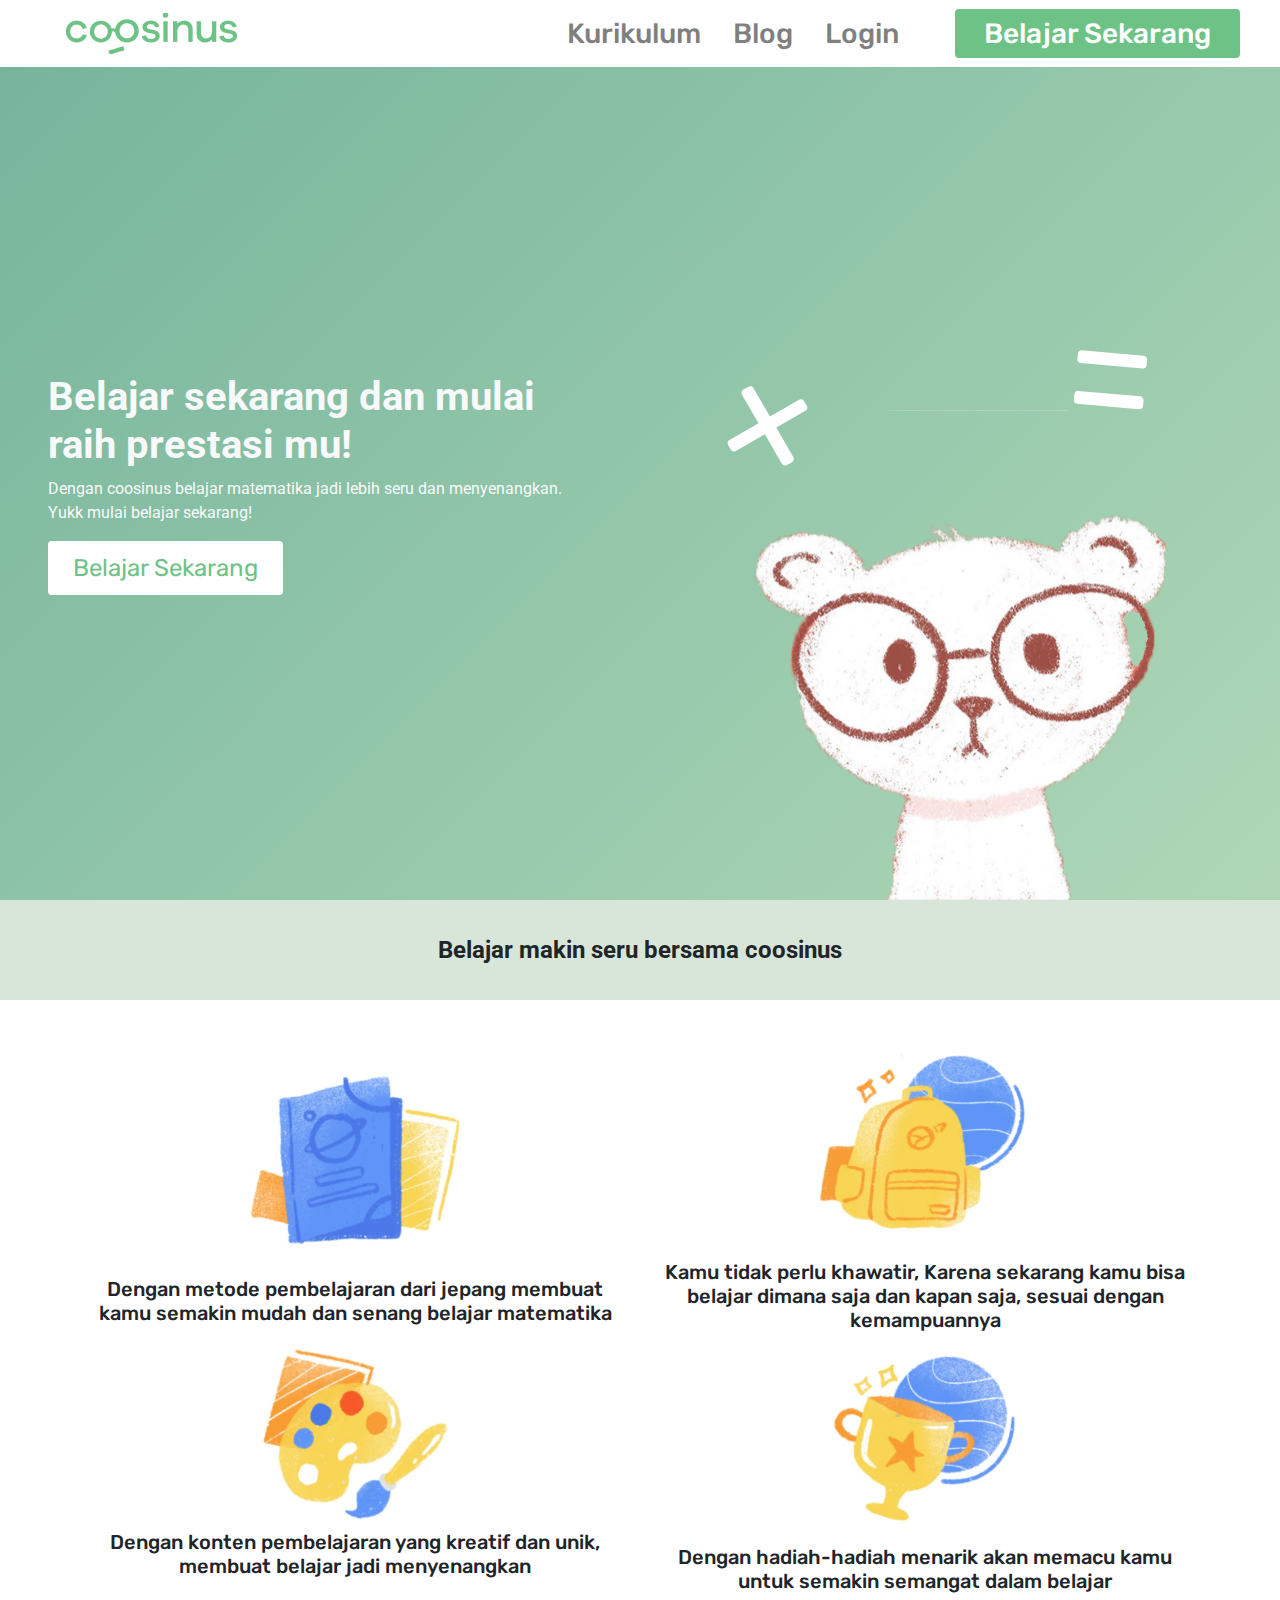
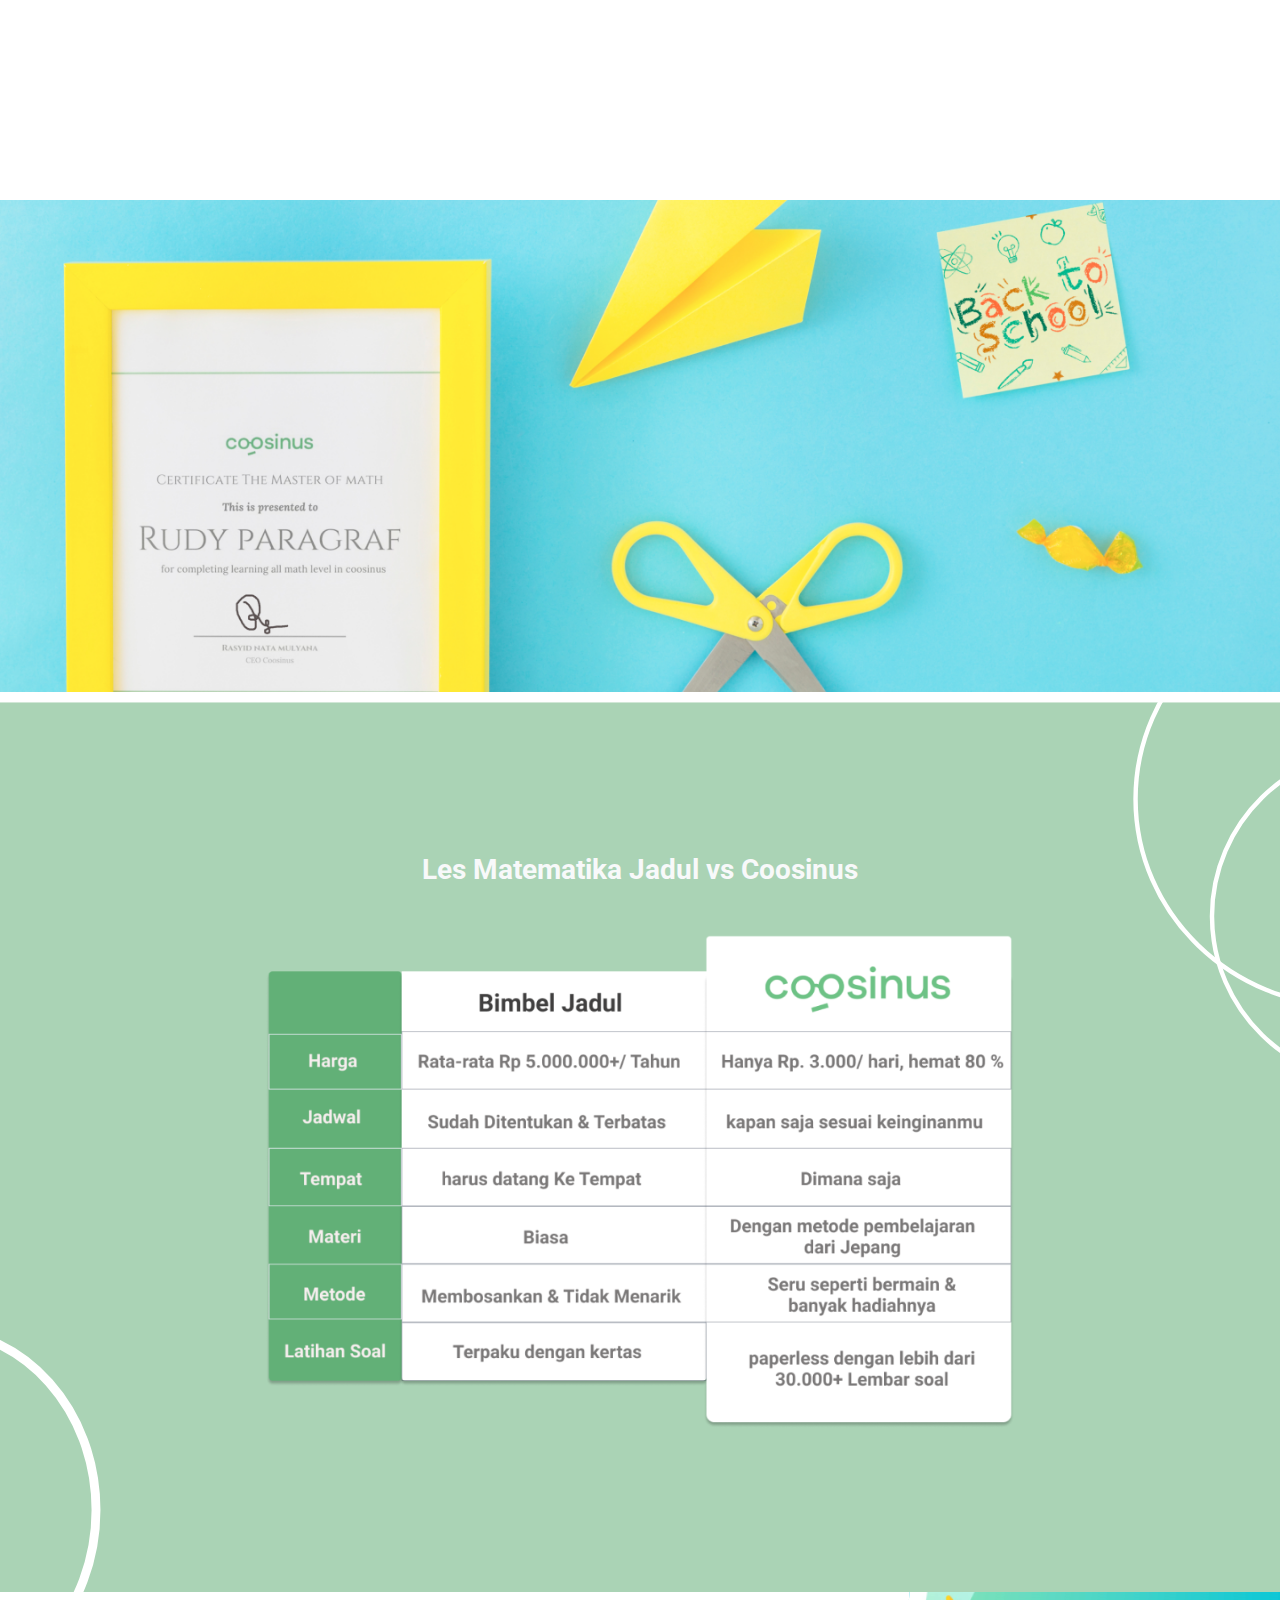
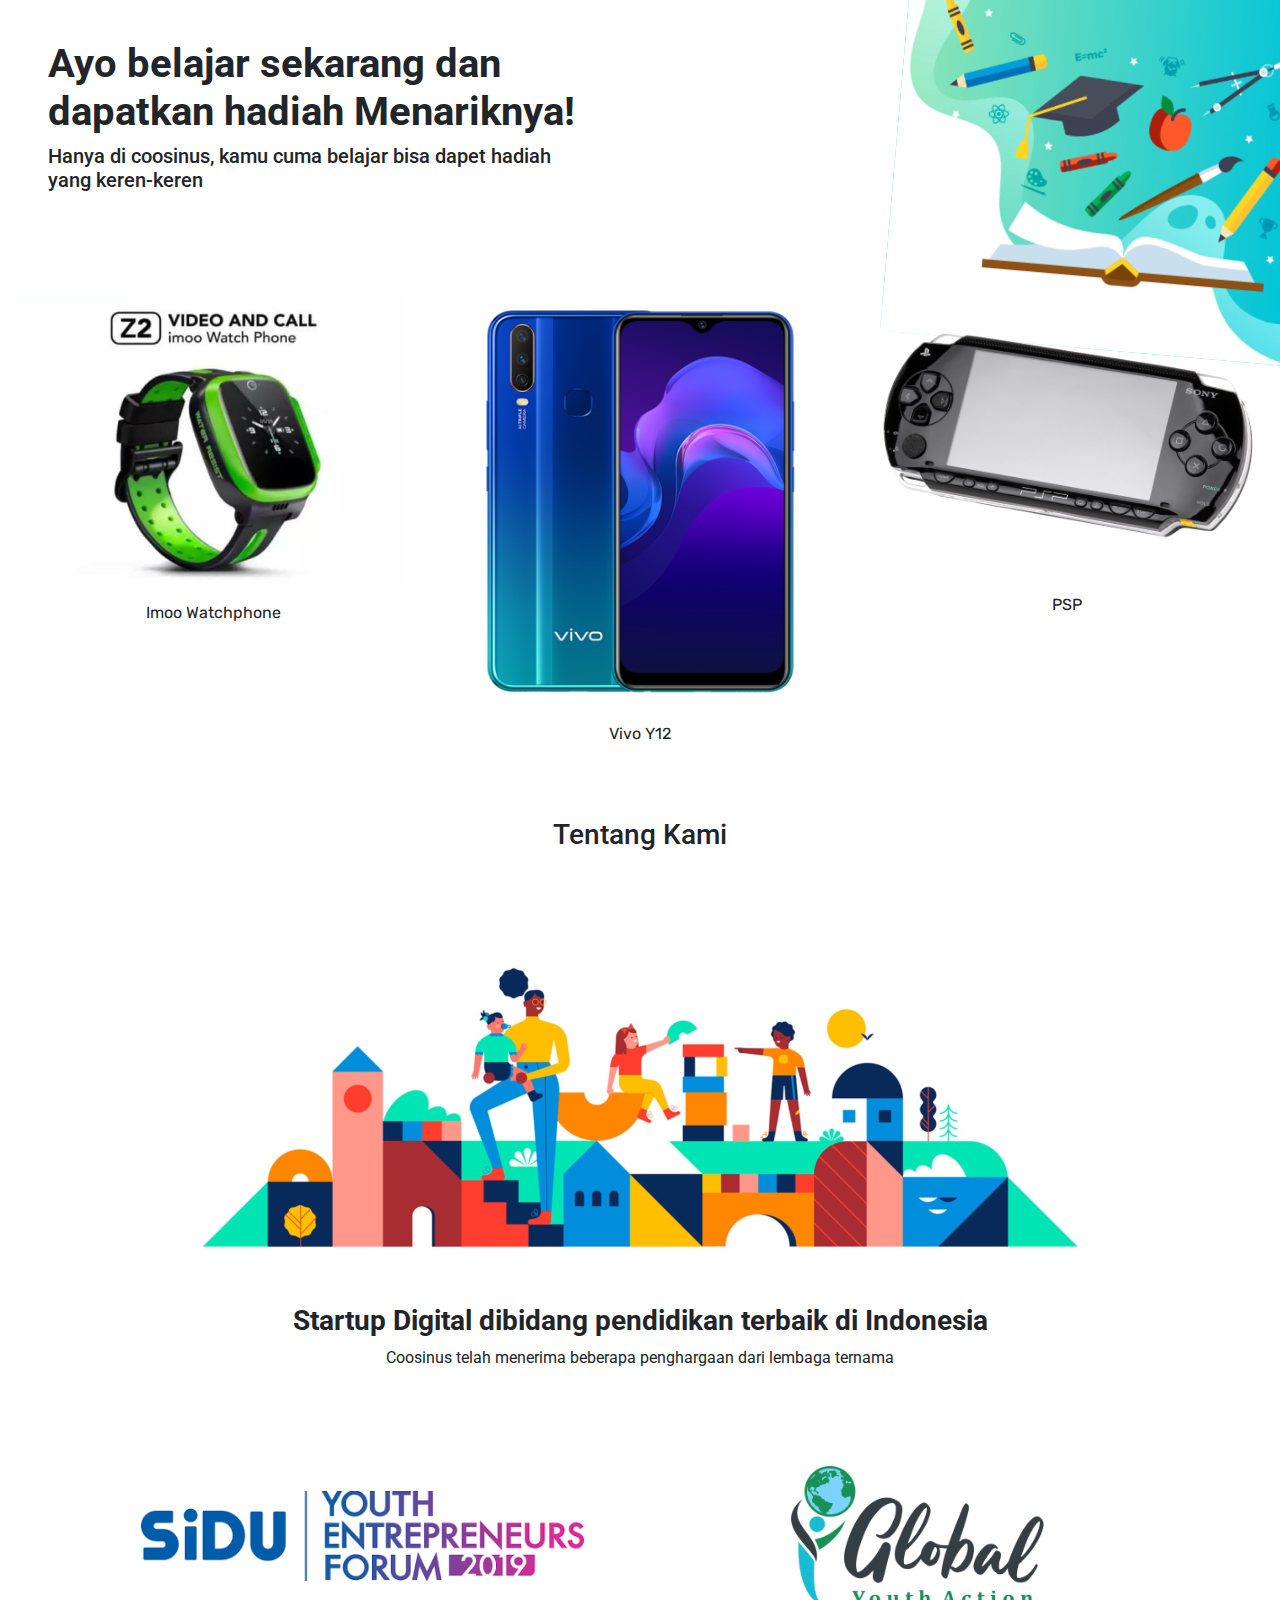
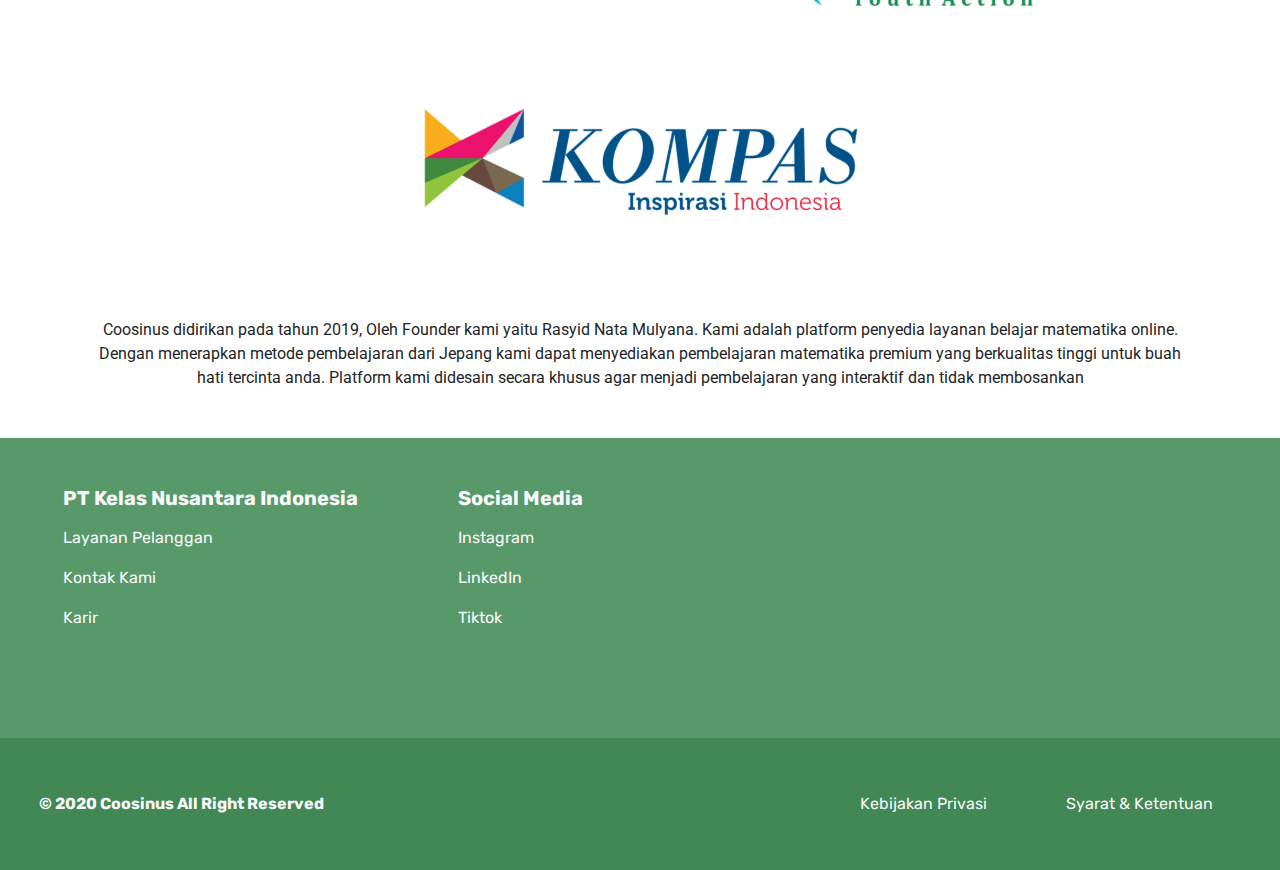
==== index.html @ 63843101 "initial commit" ====
<!doctype html>
<html lang="en">
  <head>
    <!-- Required meta tags -->
    <meta charset="utf-8">
    <meta name="viewport" content="width=device-width, initial-scale=1, shrink-to-fit=no">

    <!-- Bootstrap CSS -->
    <link rel="stylesheet" href="https://stackpath.bootstrapcdn.com/bootstrap/4.3.1/css/bootstrap.min.css" integrity="sha384-ggOyR0iXCbMQv3Xipma34MD+dH/1fQ784/j6cY/iJTQUOhcWr7x9JvoRxT2MZw1T" crossorigin="anonymous">

    <!-- External CSS -->
    <link rel="stylesheet" href="styles.css">

    <!-- Google Fonts -->
    <link href="https://fonts.googleapis.com/css2?family=Roboto&display=swap" rel="stylesheet">
    <link href="https://fonts.googleapis.com/css2?family=Rubik:wght@300&display=swap" rel="stylesheet">
    
    <!-- JQuery -->
    <script src="https://ajax.googleapis.com/ajax/libs/jquery/3.4.1/jquery.min.js"></script>
    <title>Coosinus Homepage</title>
  </head>
  <body>

    <nav class="navbar navbar-expand-lg navbar-light bg-white">
        <img class="navbar-brand coosinus-logo-navbar" src="images/coosinus_logo.png">
        <button class="navbar-toggler" type="button" data-toggle="collapse" data-target="#navbarNavAltMarkup" aria-controls="navbarNavAltMarkup" aria-expanded="false" aria-label="Toggle navigation">
          <span class="navbar-toggler-icon"></span>
        </button>
        <div class="collapse navbar-collapse" id="navbarNavAltMarkup">
          <div class="navbar-nav ml-auto mr-4">
            <a class="nav-item nav-link mx-2" href="#"><h3 class="p-0 m-0">Kurikulum</h3></a>
            <a class="nav-item nav-link mx-2" href="#"><h3 class="p-0 m-0">Blog</h3></a>
            <a class="nav-item nav-link mx-2 mr-5" href="#"><h3 class="p-0 m-0">Login</h3></a>
            <button class="btn btn-main1"><h3 class="p-0 m-0 mx-3">Belajar Sekarang</h3></button>
          </div>
        </div>
    </nav>

    <section class="row m-0 p-0 main-section row">
        <div class="col-lg-6 col-sm-12 height-main text-light d-flex justify-content-center align-items-start flex-column p-lg-5 p-sm-0 text-center text-lg-left">
          <h1 class="roboto font-weight-bold">
            Belajar sekarang dan mulai raih prestasi mu!
          </h1>
          <p class="roboto">
            Dengan coosinus belajar matematika jadi lebih seru dan menyenangkan. Yukk mulai belajar sekarang!
          </p>
          <div class="w-100 button-container">
            <button class="btn btn-main2 py-2 px-4">
              Belajar Sekarang
            </button>
          </div>
        </div>
        <div class="col-lg-6 col-sm-12 height-main bear">
          <!-- Background Beruang + = -->
        </div>
    </section>

    <section class="d-flex justify-content-center align-items-center makin-seru p-2 text-center">
      <h4 class="roboto m-0 p-0 font-weight-bold">Belajar makin seru bersama coosinus</h4>
    </section>

    <section class="four-icons container">
      <div class="row h-100 py-5">
        <div class="col-lg-6 col-sm-12 h-50 d-flex justify-content-center align-items-center flex-column text-center">
          <img src="images/logo1.svg" class="four-logo">
          <h5 class="mt-2">
            Dengan metode pembelajaran dari jepang membuat kamu semakin mudah dan senang belajar matematika
          </h5>
        </div>
        <div class="col-lg-6 col-sm-12 h-50 d-flex justify-content-center align-items-center flex-column text-center" class="four-logo">
          <img src="images/logo2.svg">
          <h5 class="mt-2">
            Kamu tidak perlu khawatir, Karena sekarang kamu bisa belajar dimana saja dan kapan saja, sesuai dengan kemampuannya
          </h5>
        </div>
        <div class="col-lg-6 col-sm-12 h-50 d-flex justify-content-center align-items-center flex-column text-center" class="four-logo">
          <img src="images/logo3.svg">
          <h5 class="mt-2">
            Dengan konten pembelajaran yang kreatif dan unik, membuat belajar jadi menyenangkan
          </h5>
        </div>
        <div class="col-lg-6 col-sm-12 h-50 d-flex justify-content-center align-items-center flex-column text-center" class="four-logo">
          <img src="images/logo4.svg">
          <h5 class="mt-2">
            Dengan hadiah-hadiah menarik akan memacu kamu untuk semakin semangat dalam belajar
          </h5>
        </div>
      </div>
    </section>

    <img src="images/sertifikat-pc.png" class="w-100 sertifikat-pc">

    <img src="images/sertifikat-mobile.png" class="w-100 sertifikat-mobile">

    <!-- PC Versus -->
    <section class="versus-pc min-vh-100 w-100 p-3 justify-content-center align-items-center flex-column">
      <h3 class="roboto font-weight-bold text-light mb-5">
        Les Matematika Jadul vs Coosinus
      </h3>
      <img src="images/table.png" class="table-pc">
    </section>

    <!-- Mobile Versus -->
    <section class="versus-mobile">
      <div class="versus-mobile-title d-flex justify-content-center align-items-center">
        <h3 class="font-weight-bold roboto text-center p-0 m-0">Bimbel Jadul vs <br> Coosinus</h3>
      </div>

      <div class="row versus-mobile-button w-100 p-0 m-0">
        <div class="col-6 d-flex justify-content-center align-items-center p-0 m-0 selected-table-tab-mobile tab-button">
          <h5 class="font-weight-bold roboto p-0 m-0">Bimbel Jadul</h5>
        </div>
        <div class="col-6  d-flex justify-content-center align-items-center p-0 m-0 tab-button">
          <h5 class="font-weight-bold roboto p-0 m-0">Coosinus</h5>
        </div>
      </div>

      <div class="p-2 pb-5 w-100">
        <img src="images/jadul-table-mobile.png" class="w-100 selected-table table-mobile">
        <img src="images/coosinus-table-mobile.png" class="w-100 not-selected-table table-mobile">
      </div>
    </section>

    <section class="hadiah-section">
      <div class="row p-0 m-0 ayo-belajar text-lg-left text-center">
        <div class="col-lg-6 col-sm-12 p-5 mb-5">
          <h1 class="font-weight-bold roboto">Ayo belajar sekarang dan dapatkan hadiah Menariknya!</h1>
          <h5 class="roboto">
            Hanya di coosinus, kamu cuma belajar bisa dapet hadiah yang keren-keren
          </h5>
        </div>
      </div>

      <div class="row p-0 m-0 text-center">
        <div class="col-lg-4 col-sm-12">
          <img class="hadiah-gambar" src="images/watchphone.png">
          <p class="pt-3">Imoo Watchphone</p>
        </div>
        <div class="col-lg-4 col-sm-12">
          <img class="hadiah-gambar" src="images/vivo.png">
          <p class="pt-3">Vivo Y12</p>
        </div>
        <div class="col-lg-4 col-sm-12">
          <img class="hadiah-gambar" src="images/psp.png">
          <p class="pt-3">PSP</p>
        </div>
      </div>

      <div class="text-center mt-5 px-4">
        <h3 class="p-2 m-0 roboto">Tentang Kami</h3>
        <img class="w-75 m-0 p-0" src="images/tentang-kami.svg">
        <h3 class="roboto font-weight-bold mt-5">
          Startup Digital dibidang pendidikan terbaik di Indonesia
        </h3>
        <p class="roboto">
          Coosinus telah menerima beberapa penghargaan dari lembaga ternama
        </p>
      </div>

      <div class="container">
        <div class="row m-0 my-5 p-0">
          <div class="col-lg-6 col-sm-12 p-5 d-flex justify-content-center align-items-center">
            <img src="images/sidu.svg" class="logo-penghargaan">
          </div>
          <div class="col-lg-6 col-sm-12 p-5 d-flex justify-content-center align-items-center">
            <img src="images/global.svg" class="logo-penghargaan">
          </div>
          <div class="col-12 p-5 d-flex justify-content-center align-items-center">
            <img src="images/kompas.svg" class="logo-penghargaan">
          </div>
        </div>
        <p class="roboto text-center mb-5">
          Coosinus didirikan pada tahun 2019, Oleh Founder kami yaitu Rasyid Nata Mulyana. Kami adalah platform penyedia layanan belajar matematika online. Dengan menerapkan metode pembelajaran dari Jepang kami dapat menyediakan pembelajaran matematika premium yang berkualitas tinggi untuk buah hati tercinta anda. Platform kami didesain secara khusus agar menjadi pembelajaran yang interaktif dan tidak membosankan
        </p>
      </div>
    </section>

    <footer class="text-light">
      <div class="footer-top p-5 row m-0 text-center text-lg-left">
        <div class="col-lg-4 col-sm-12">
          <h5 class="font-weight-bold mb-3">PT Kelas Nusantara Indonesia</h5>
          <p>Layanan Pelanggan</p>
          <p>Kontak Kami</p>
          <p>Karir</p>
        </div>
        <div class="col-lg-4 col-sm-12">
          <h5 class="font-weight-bold mb-3">Social Media</h5>
          <p>Instagram</p>
          <p>LinkedIn</p>
          <p>Tiktok</p>
        </div>
      </div>
      <div class="footer-bottom row m-0 p-4 text-lg-left text-center d-flex align-items-center">
        <div class="col-lg-8 col-sm-12 font-weight-bold">
          <p class="p-0 m-0">© 2020 Coosinus All Right Reserved</p>
        </div>
        <div class="col-lg-2 col-sm-12">
          <p class="p-0 m-0">Kebijakan Privasi</p>
        </div>
        <div class="col-lg-2 col-sm-12">
          <p class="p-0 m-0">Syarat & Ketentuan</p>
        </div>
      </div>
    </footer>

    <!-- Optional JavaScript -->
    <!-- jQuery first, then Popper.js, then Bootstrap JS -->
    <script src="scripts.js"></script>
    <script src="https://code.jquery.com/jquery-3.3.1.slim.min.js" integrity="sha384-q8i/X+965DzO0rT7abK41JStQIAqVgRVzpbzo5smXKp4YfRvH+8abtTE1Pi6jizo" crossorigin="anonymous"></script>
    <script src="https://cdnjs.cloudflare.com/ajax/libs/popper.js/1.14.7/umd/popper.min.js" integrity="sha384-UO2eT0CpHqdSJQ6hJty5KVphtPhzWj9WO1clHTMGa3JDZwrnQq4sF86dIHNDz0W1" crossorigin="anonymous"></script>
    <script src="https://stackpath.bootstrapcdn.com/bootstrap/4.3.1/js/bootstrap.min.js" integrity="sha384-JjSmVgyd0p3pXB1rRibZUAYoIIy6OrQ6VrjIEaFf/nJGzIxFDsf4x0xIM+B07jRM" crossorigin="anonymous"></script>
  </body>
</html>
---- styles.css ----
* {
    font-family: 'Rubik', sans-serif;
    box-sizing: border-box;
}

.coosinus-logo-navbar {
    margin-left: 50px;
}

.roboto {
    font-family: 'Roboto', sans-serif;
}

.bg-white {
    background-color: #FFFBFB;
}

.bg-main1 {
    background-color: #6DC285;
}

.btn-main1 {
    background-color: #6DC285;
    color:white;
}

.btn-main2 {
    background-color: #ffffff;
    color: #6DC285;
}

.button-container .btn {
    font-size: 24px;
}

.navbar {
    /*height: 123px;*/
}

.height-main {
    height: calc(100vh - 67px);
}

.bear {
    background: url("images/bear.svg");
    background-repeat: no-repeat;
    background-size: contain;
    background-position: bottom left;
}

.main-section {
    background-image: linear-gradient(135deg, #76b59c, #afd7b7);
}

.makin-seru {
    height: 100px;
    background-color: #d8e5d9;
}

.four-icons {
    min-height: calc(100vh - 100px);
}

.four-logo {
    height: 221px;
}

.sertifikat-mobile {
    display:none;
}

.versus-pc {
    background: url("images/bg-circles.svg");
    background-repeat: no-repeat;
    background-position: center; 
    background-size: cover;
    display:flex;
}

.versus-mobile {
    display: none;
    border-bottom: 8px solid #6ec386;
}

.versus-mobile-title {
    height:150px;
}

.versus-mobile-button {
    height:75px;
    background-color: #d3edda;
    border-top: 2px solid #6ec386;
}

.table-pc {
    width:60%;
}

.hadiah-section {
    background: url("images/hadiah-art-pc.svg");
    background-repeat: no-repeat;
    background-position: top right;
    background-size: 400px;
    background-position-y: -35px;
}

.hadiah-gambar {
    width:30vw;
}

footer {
    background-color: #418855;
}

.footer-top {
    height:300px;
    background-color: #579969;
}

.footer-bottom {
    height: 132px;
}

.selected-table-tab-mobile {
    border-bottom: 5px solid #6ec386 ;
}

.selected-table {
    display:block;
}

.not-selected-table {
    display: none;
}



@media (max-width:768px){
    .height-main {
        height:360px;
    }

    .button-container .btn {
        font-size: 16px;
    }

    .sertifikat-mobile {
        display:block;
    }

    .sertifikat-pc {
        display:none;
    }

    .versus-pc {
        display: none;
    }

    .versus-mobile {
        display: block;
    }

    .hadiah-gambar {
        width: 90%;
    }

    .logo-penghargaan {
        width:100%;
    }

    footer, .footer-top {
        height:auto;
    }

    .hadiah-section {
        background: none;
    }

    .ayo-belajar h1 {
        font-size: 24px;
    }
    
    .ayo-belajar h5 {
        font-size: 16px;
    }

    .ayo-belajar > div {
        padding:30px !important;
        margin:0 !important;
    }

    .coosinus-logo-navbar {
        padding:0;
        margin:0;
        height:25px;
    }
}
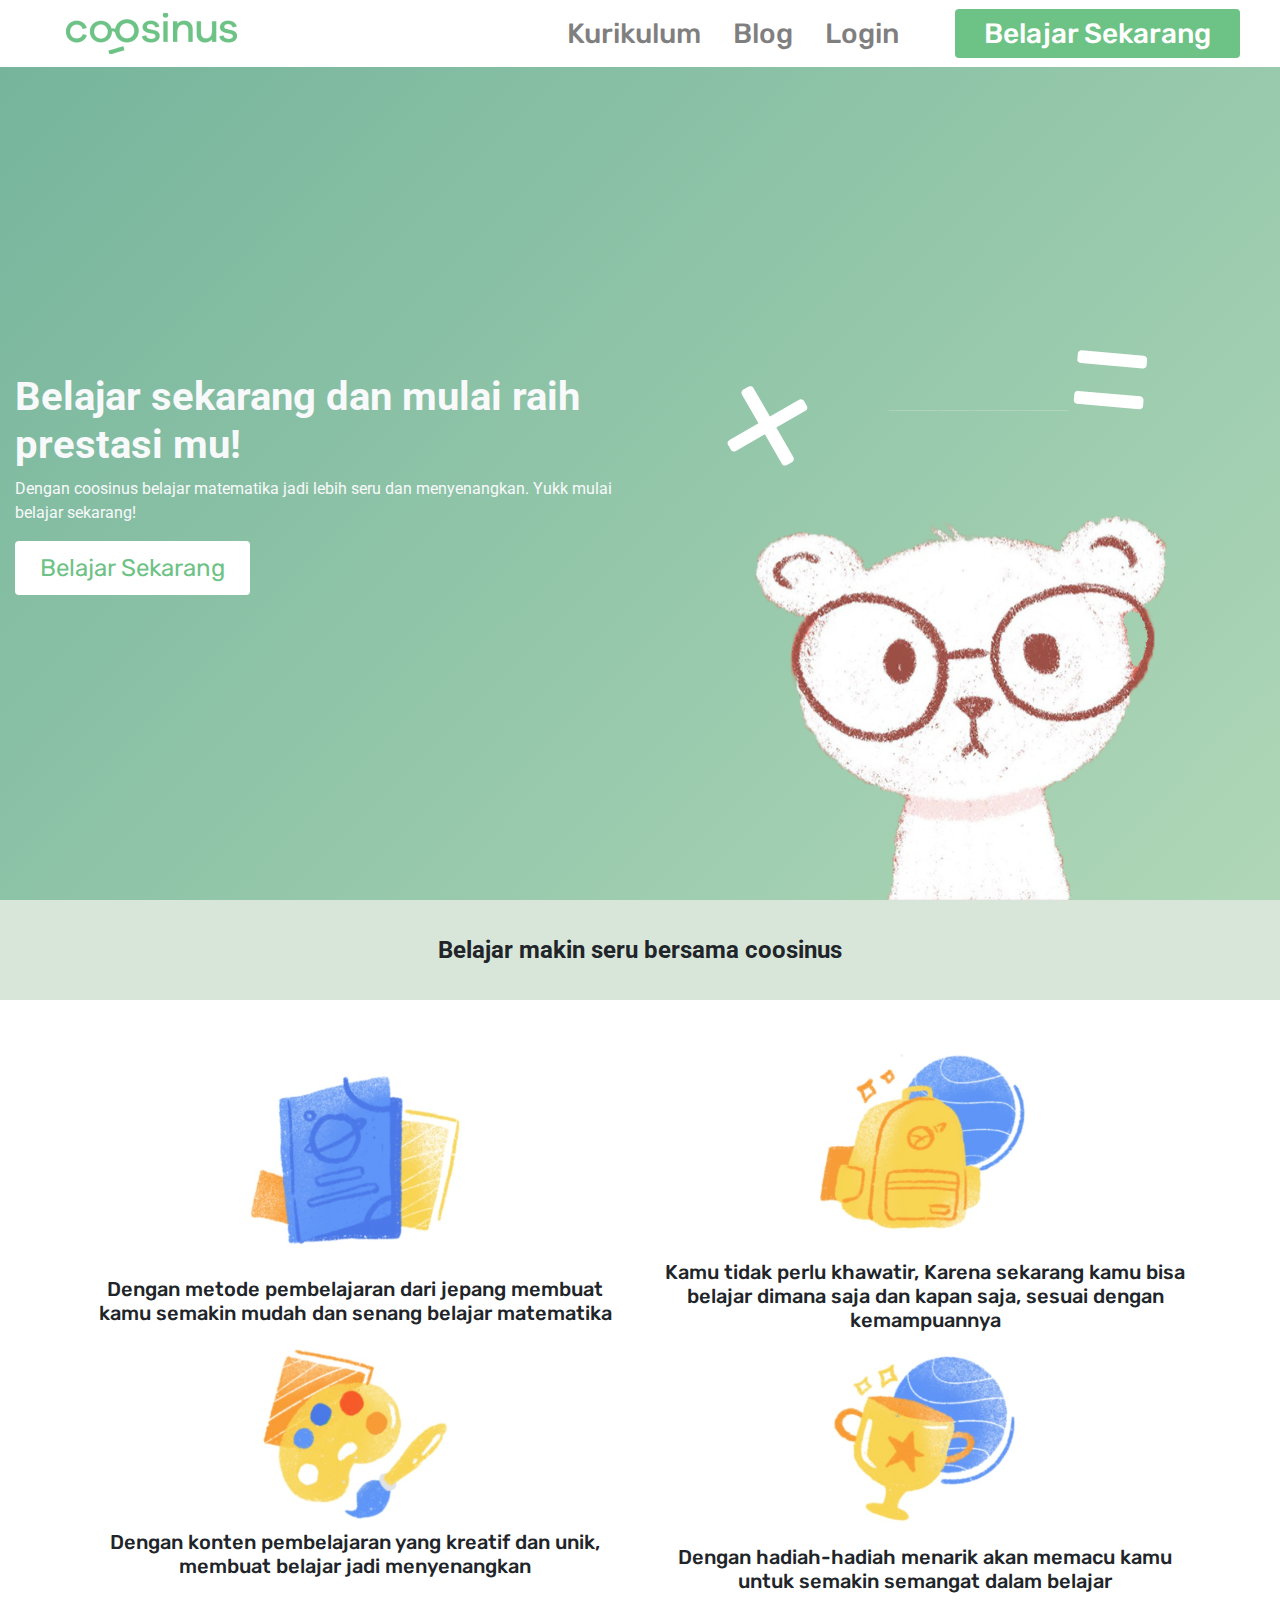
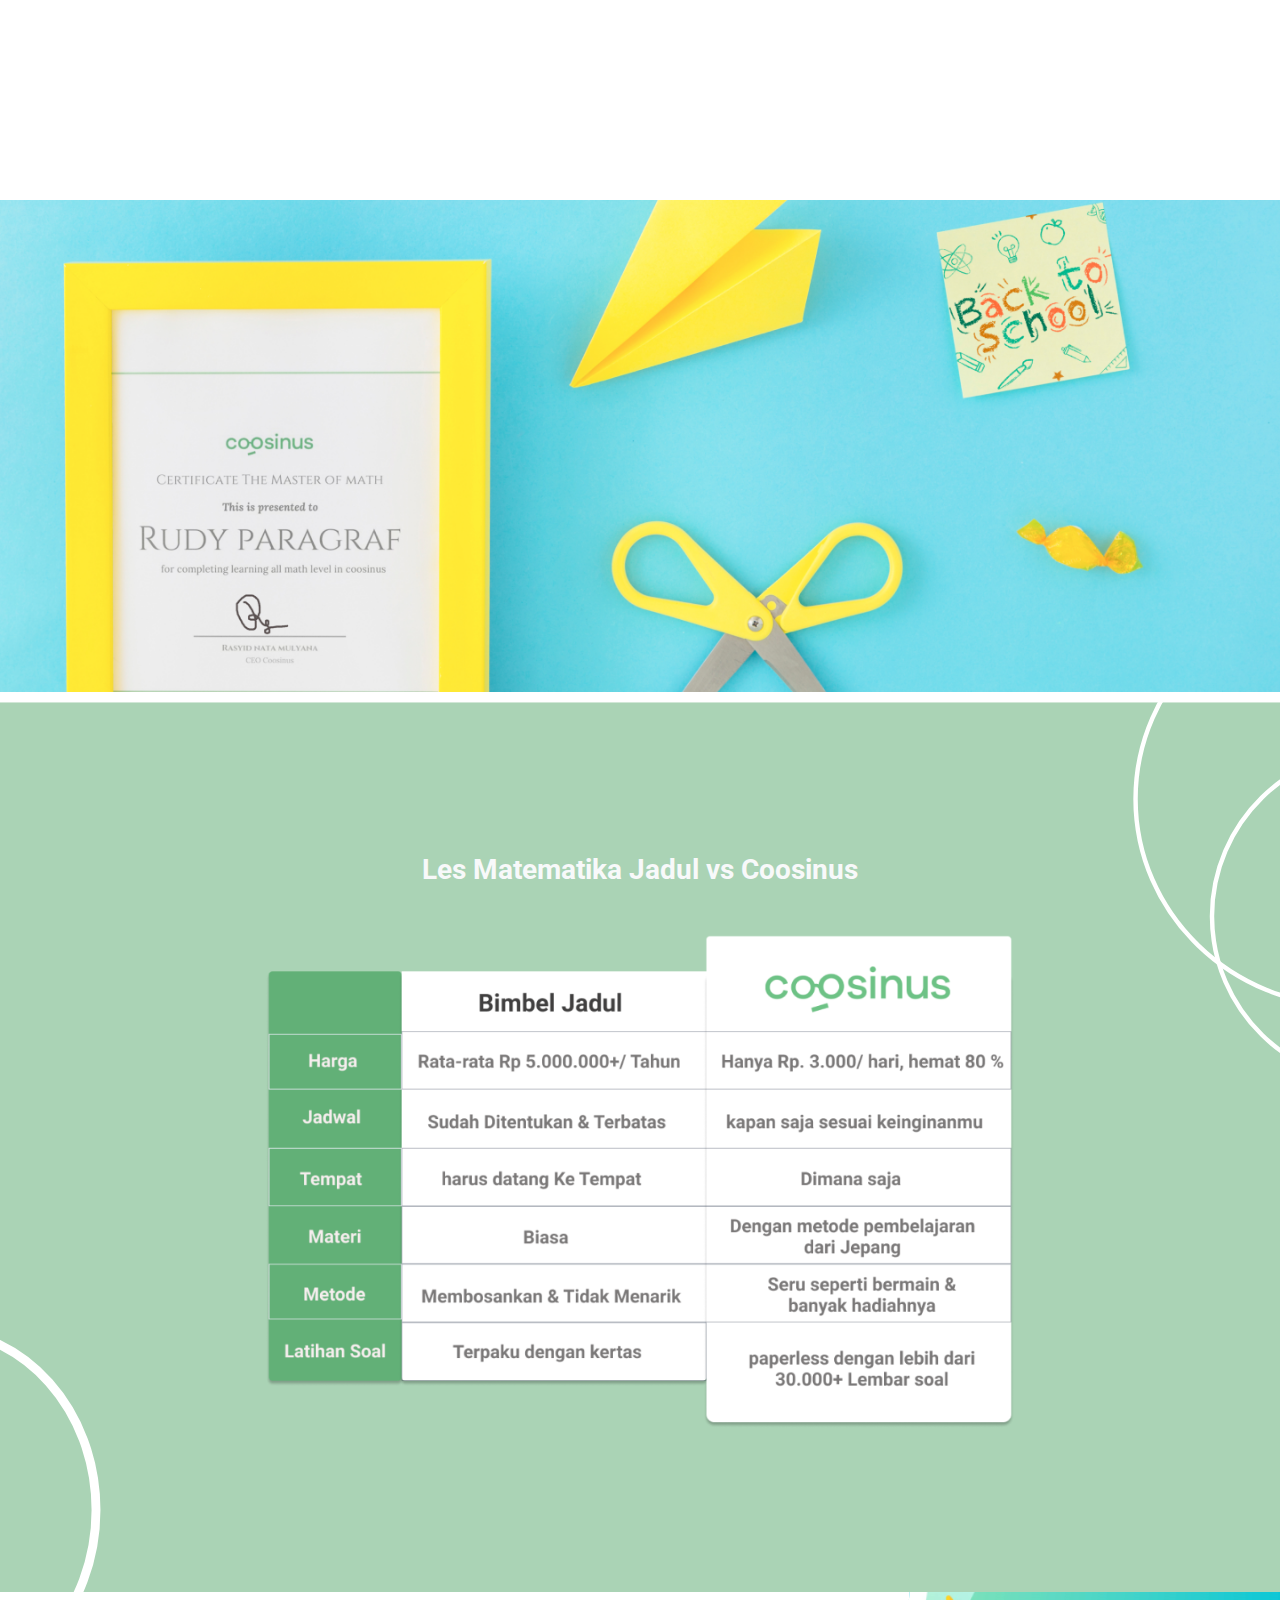
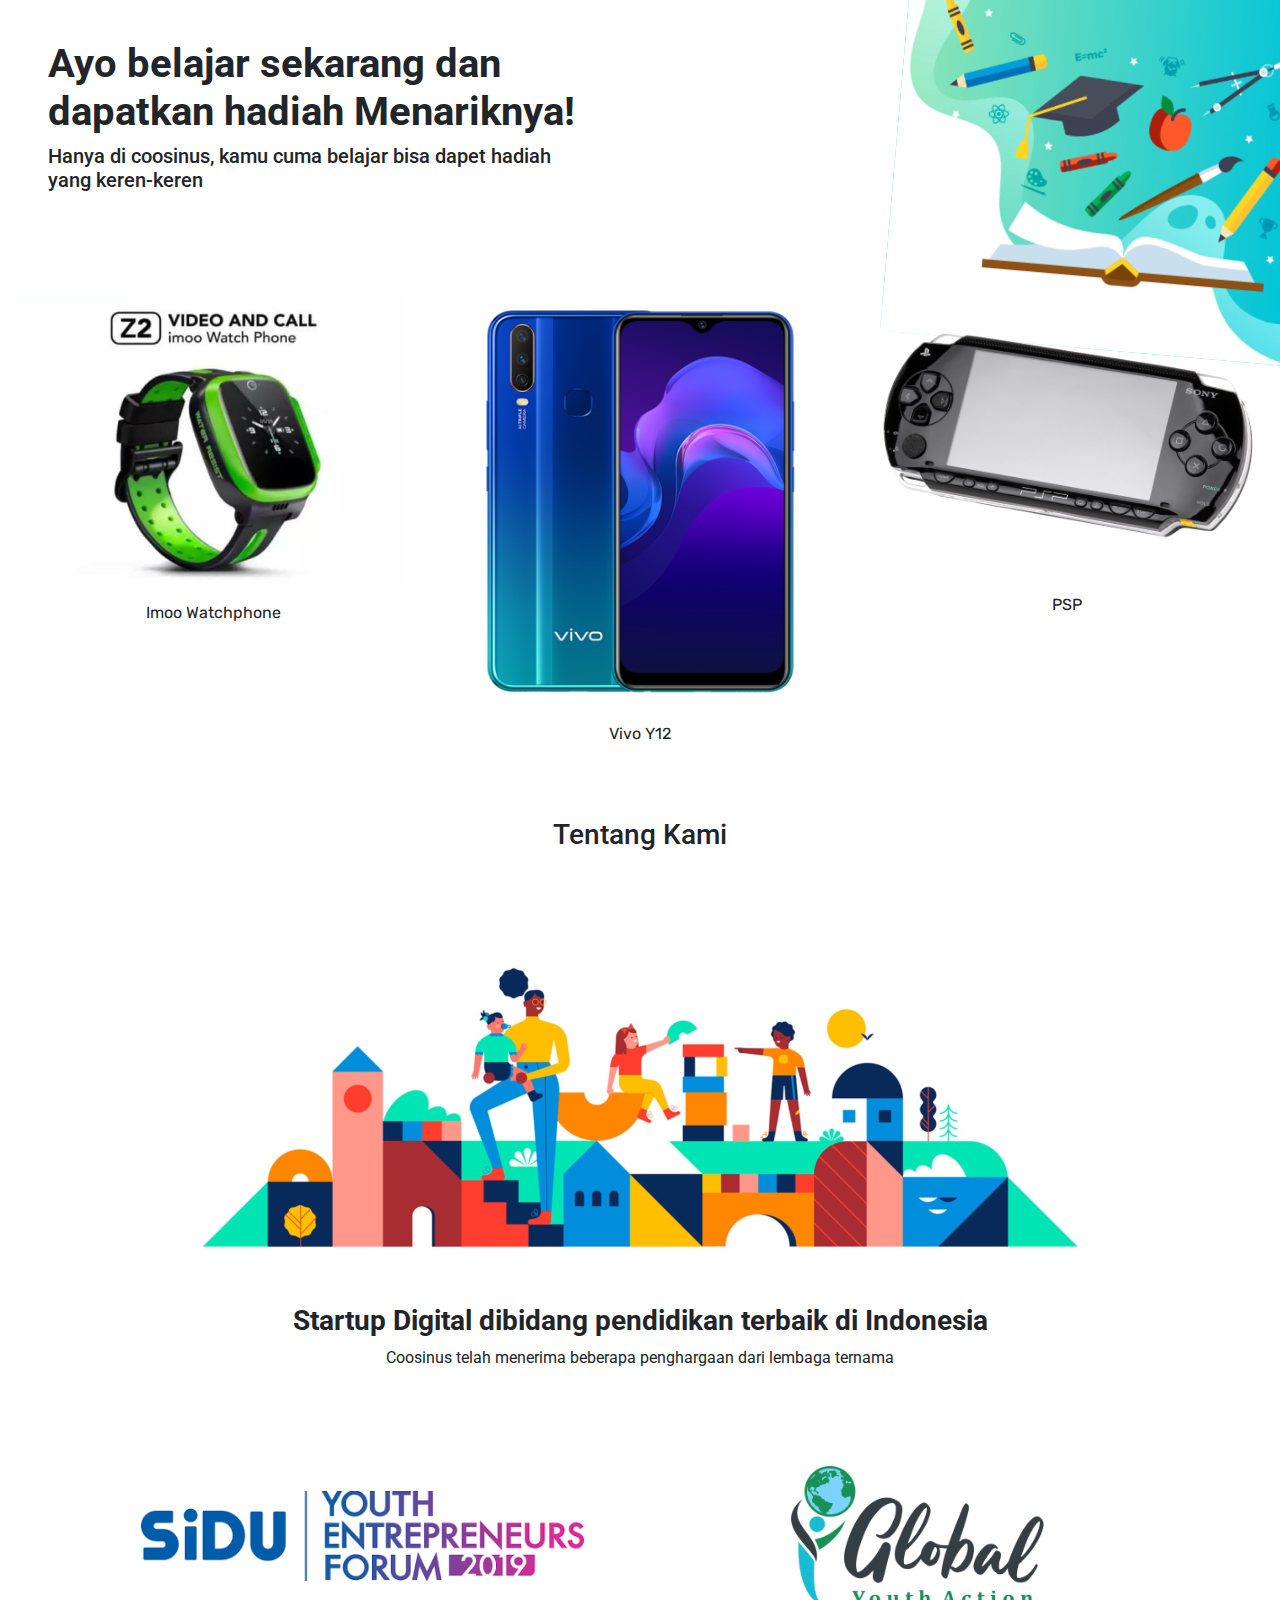
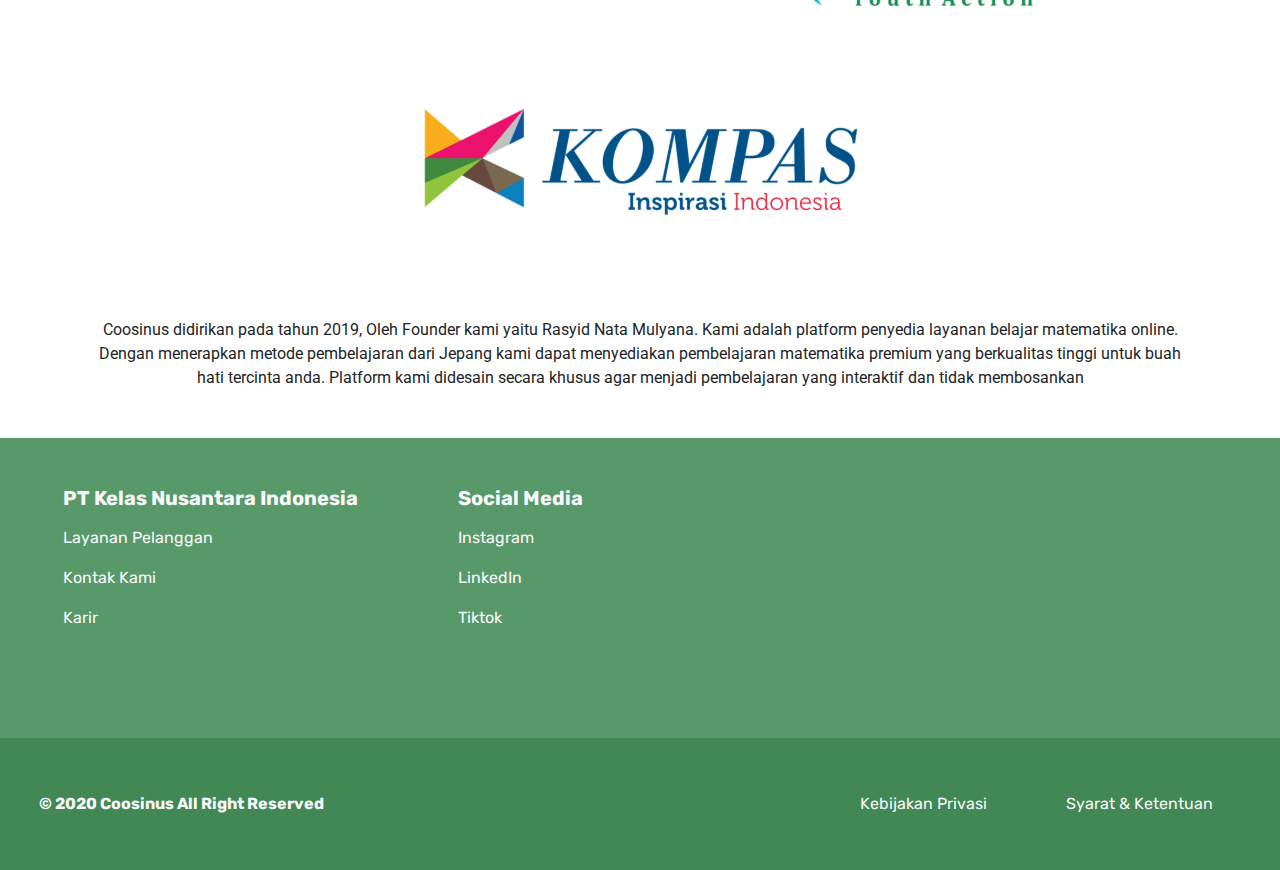
==== commit 5d4e2602: "fixed styles" ====
--- a/index.html
+++ b/index.html
@@ -37,7 +37,7 @@
     </nav>
 
     <section class="row m-0 p-0 main-section row">
-        <div class="col-lg-6 col-sm-12 height-main text-light d-flex justify-content-center align-items-start flex-column p-lg-5 p-sm-0 text-center text-lg-left">
+        <div class="main-text col-lg-6 col-sm-12 height-main text-light d-flex justify-content-center align-items-start flex-column text-center text-lg-left">
           <h1 class="roboto font-weight-bold">
             Belajar sekarang dan mulai raih prestasi mu!
           </h1>
--- a/styles.css
+++ b/styles.css
@@ -136,7 +136,12 @@
 
 
 @media (max-width:768px){
-    .height-main {
+    .main-text {
+        padding-top: 120px;
+        height:auto;
+    }
+
+    .bear.height-main {
         height:360px;
     }
 
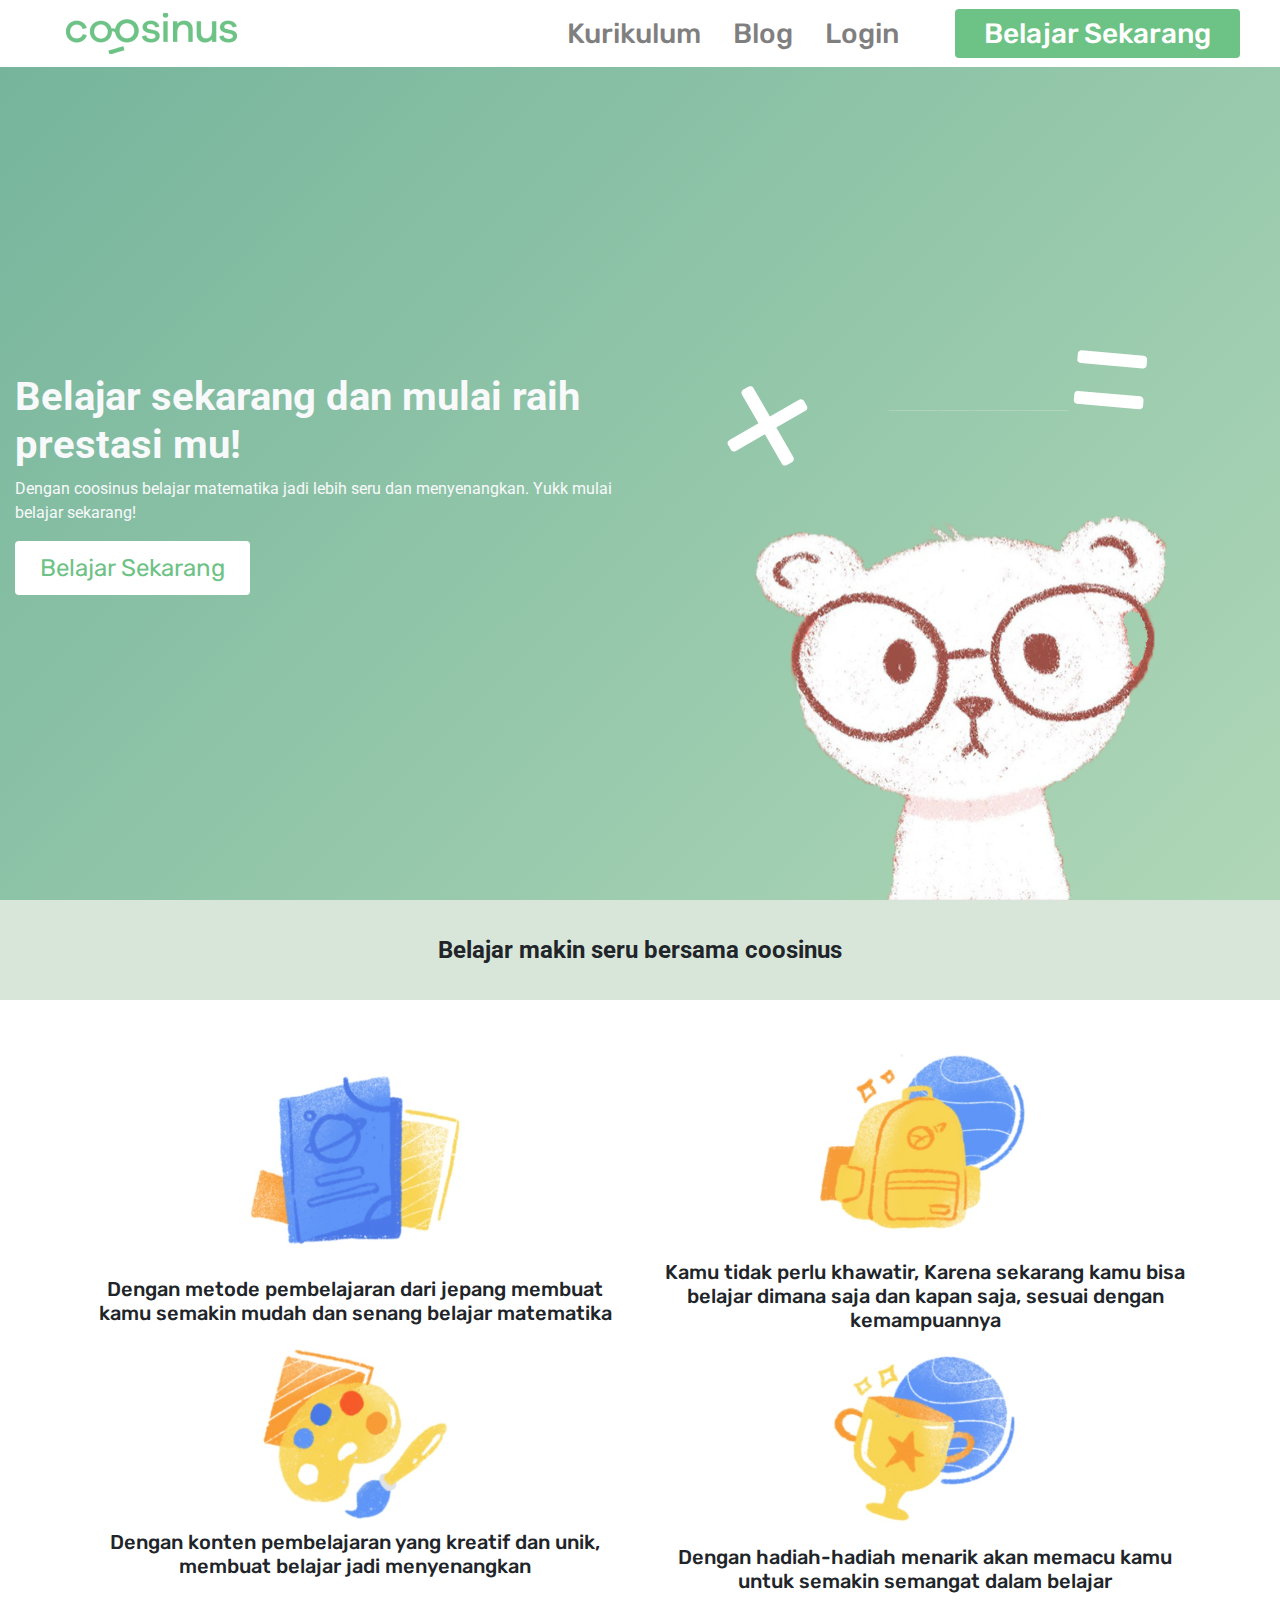
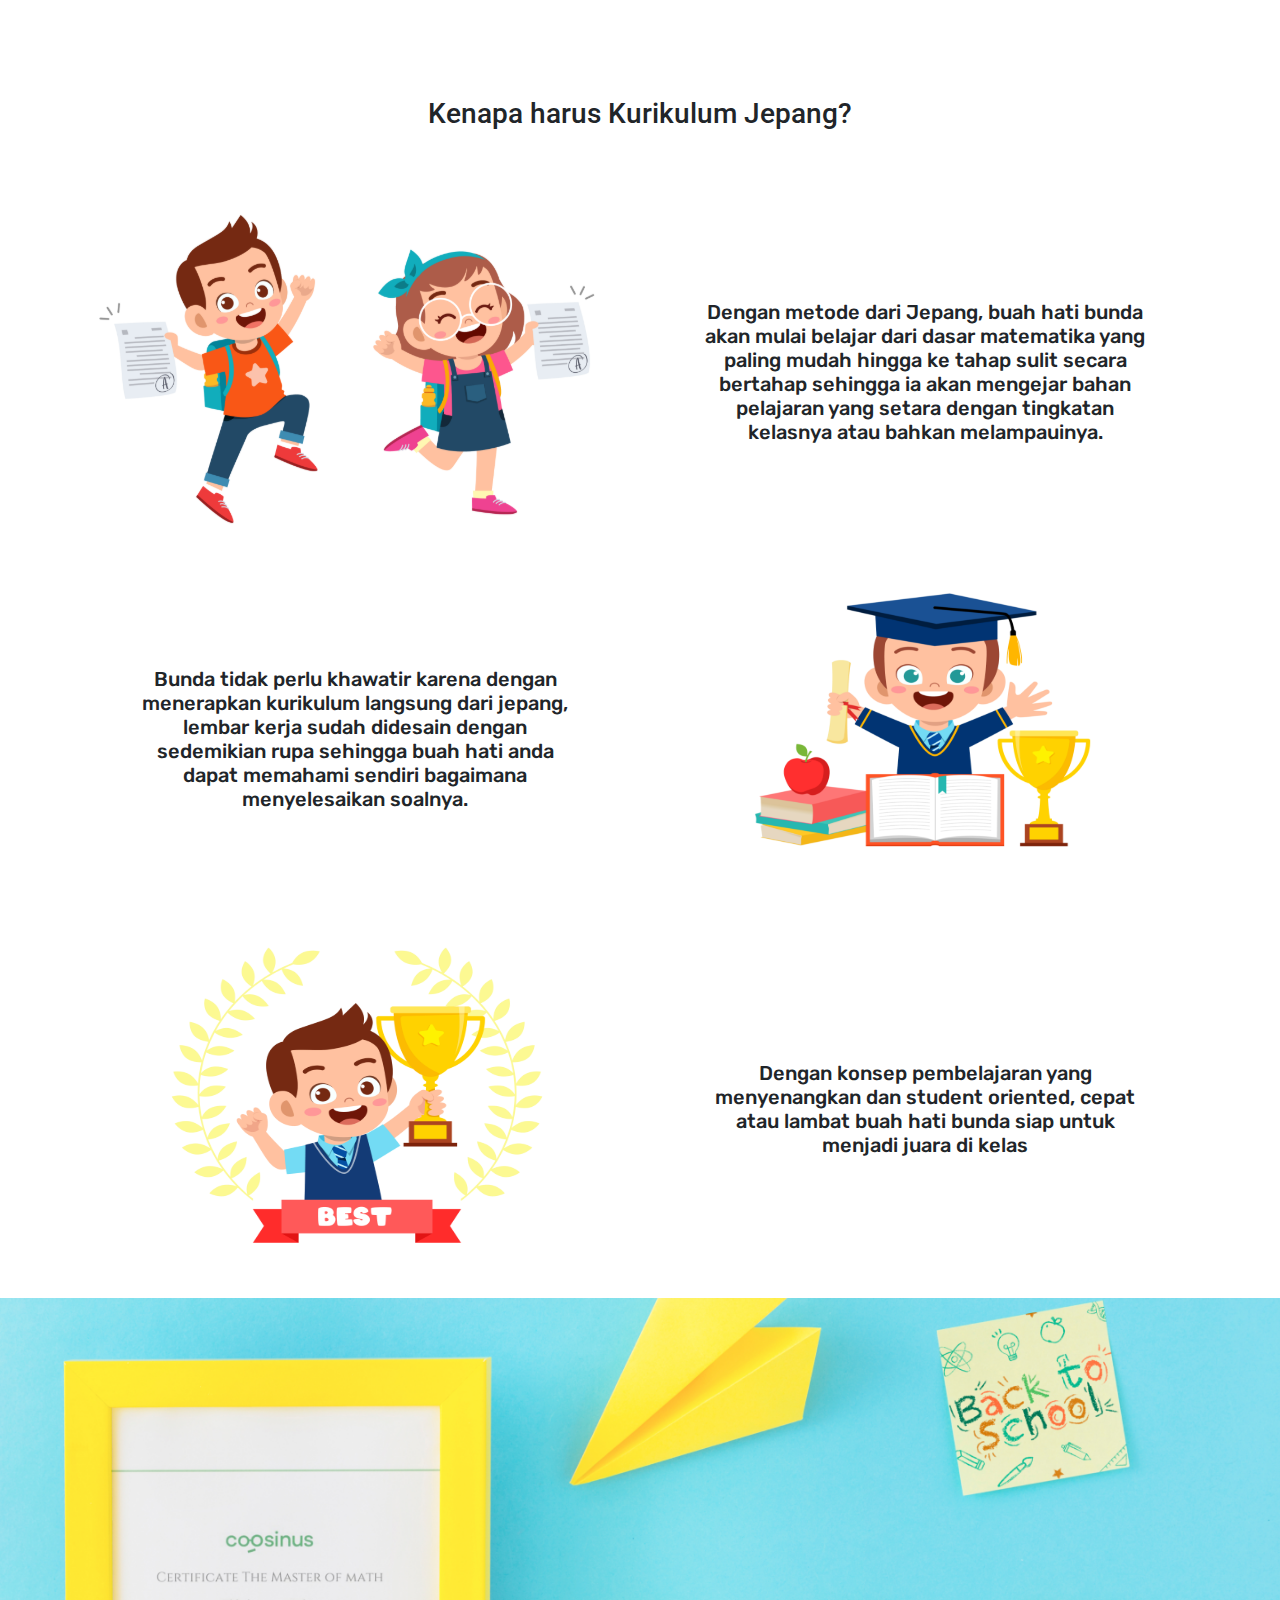
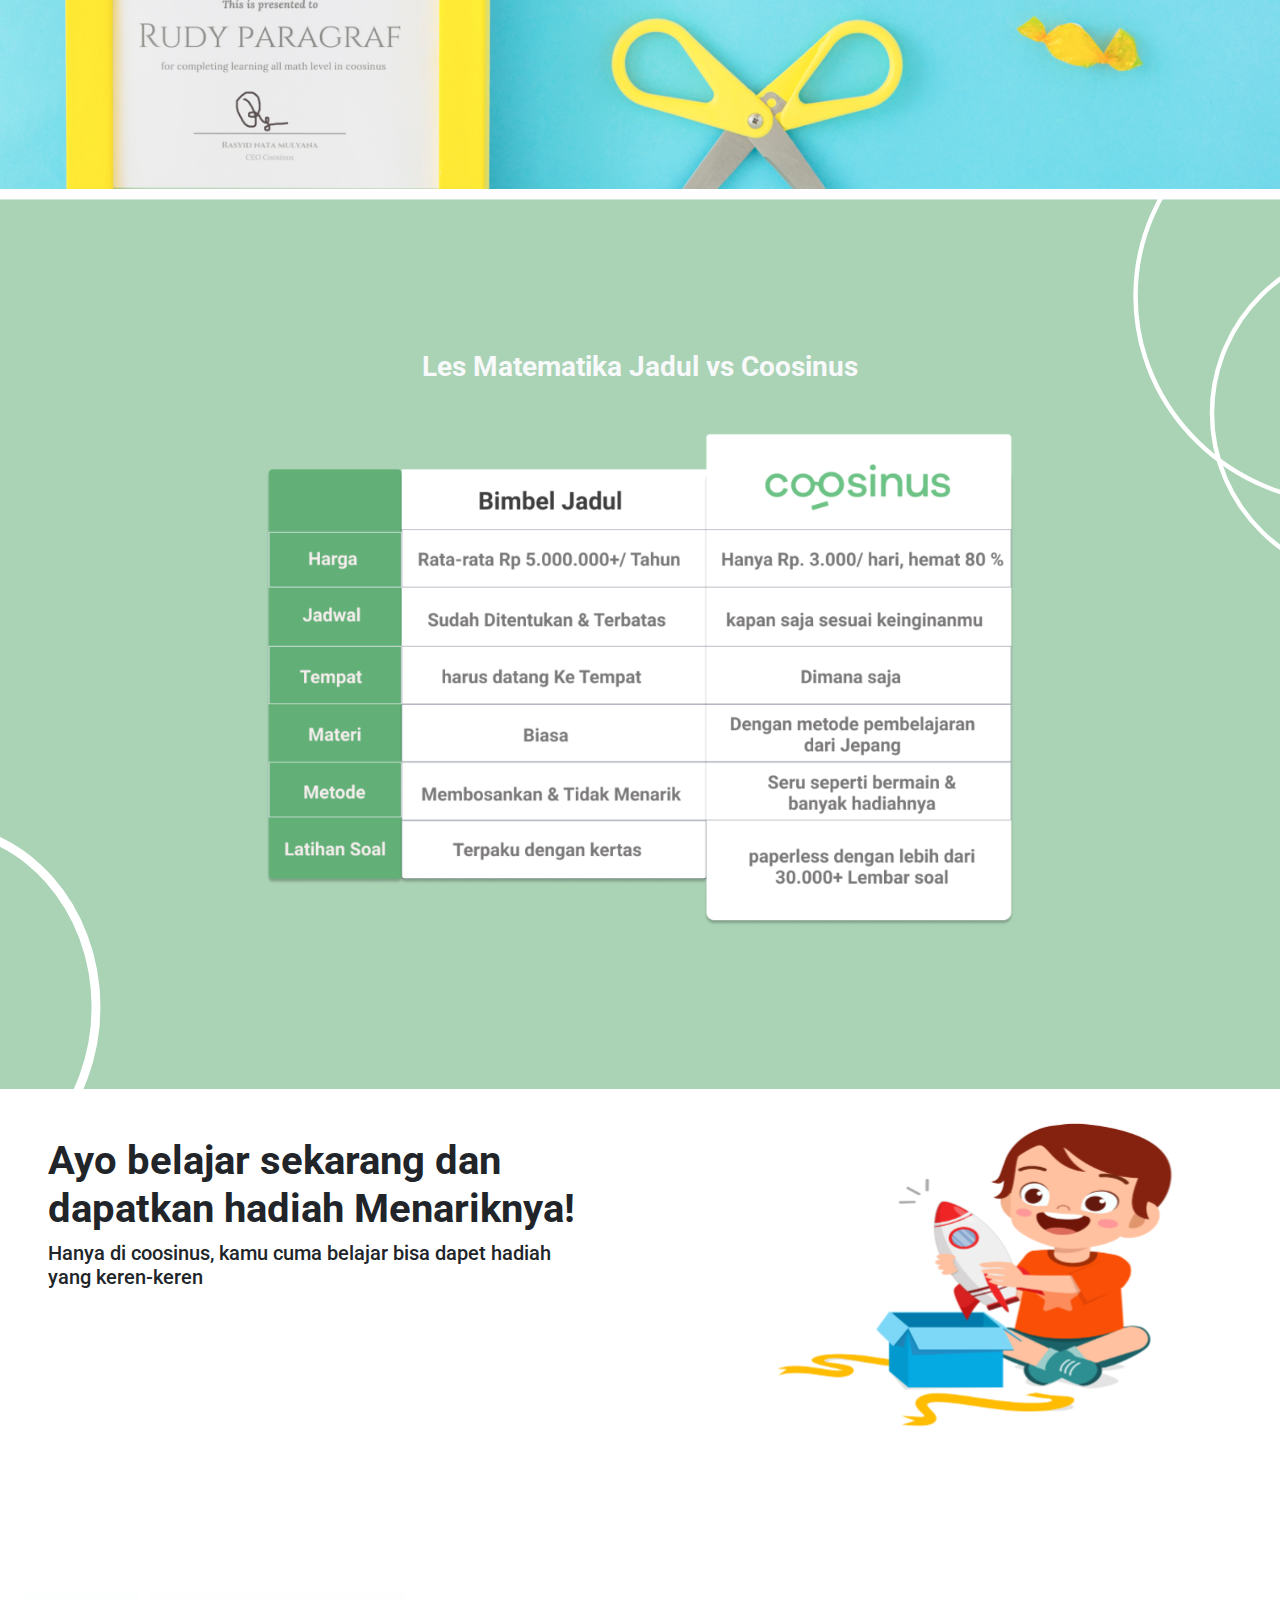
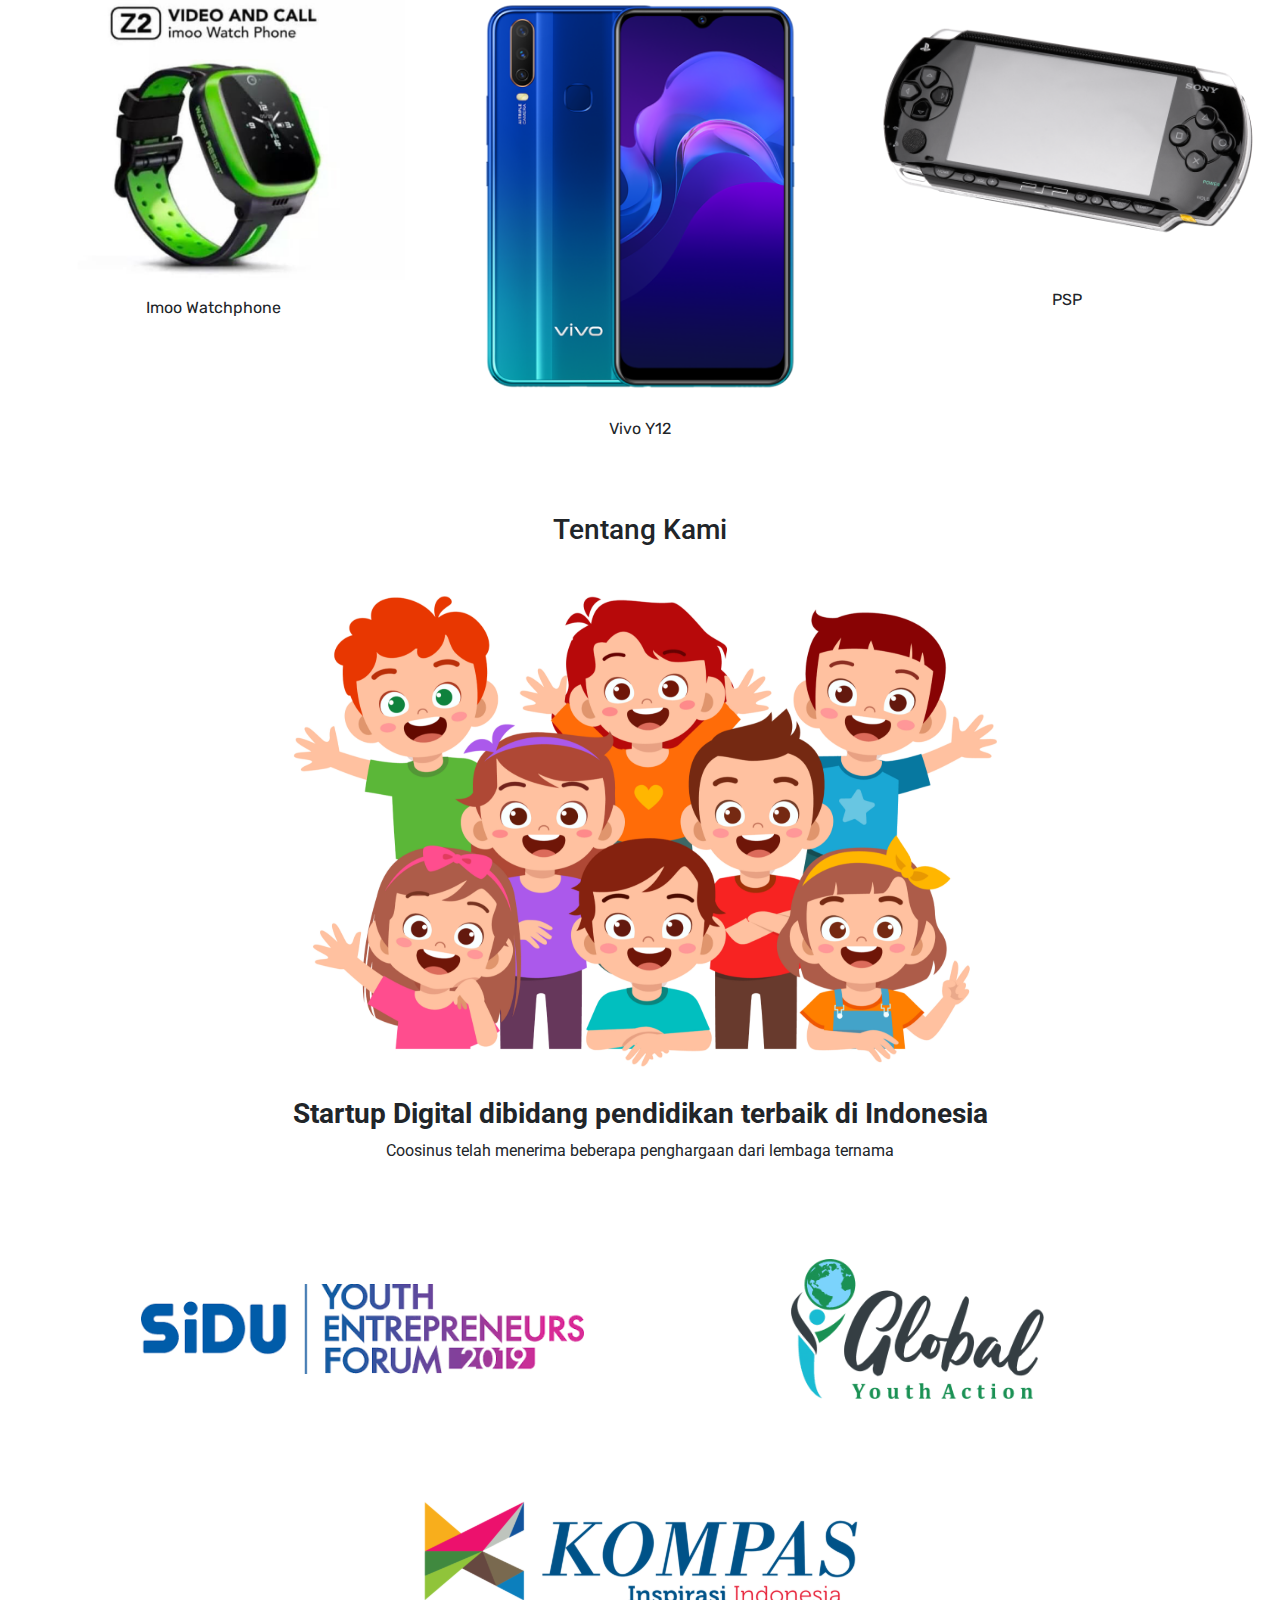
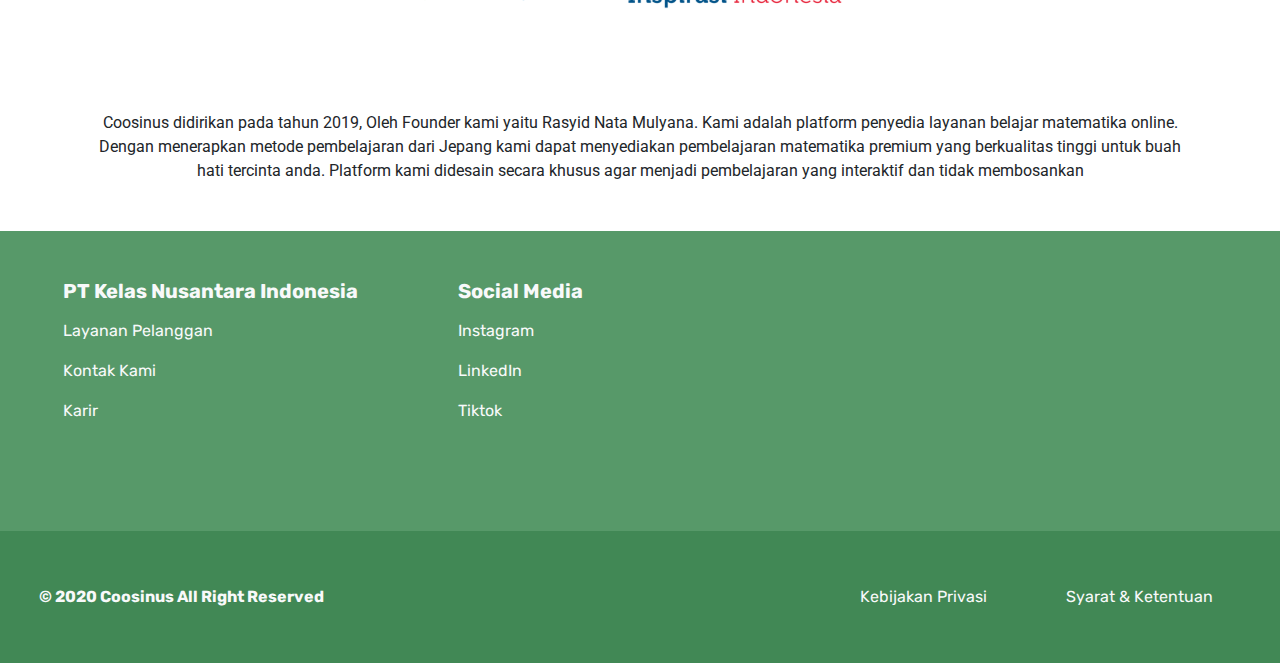
==== commit 98dabed0: "updated pictures for homepage" ====
--- a/index.html
+++ b/index.html
@@ -86,6 +86,42 @@
           </h5>
         </div>
       </div>
+
+      <h3 class="roboto text-center p-5">Kenapa harus Kurikulum Jepang?</h3>
+      <div class="row h-100">
+        <div class="col-lg-6 col-sm-12 h-50 d-flex justify-content-center align-items-center flex-column text-center">
+          <img src="images/kurikulum-kid1.svg">
+        </div>
+        <div class="col-lg-6 col-sm-12 d-flex justify-content-center align-items-center flex-column text-center min-h-100">
+          <h5 class="mt-2 px-5">
+            Dengan metode dari Jepang, buah hati bunda akan mulai belajar dari dasar matematika yang paling mudah hingga ke tahap sulit secara bertahap sehingga ia akan mengejar bahan pelajaran yang setara dengan tingkatan kelasnya atau bahkan melampauinya.
+          </h5>
+        </div>
+
+        <div class="kurikulum-kid2-text-lg col-lg-6 col-sm-12 d-flex justify-content-center align-items-center flex-column text-center min-h-100">
+          <h5 class="mt-2 px-5">
+            Bunda tidak perlu khawatir karena dengan menerapkan kurikulum langsung dari jepang, lembar kerja sudah didesain dengan sedemikian rupa sehingga buah hati anda dapat memahami sendiri bagaimana menyelesaikan soalnya.
+          </h5>
+        </div>
+        <div class="col-lg-6 col-sm-12 col-sm-pull-12 h-50 d-flex justify-content-center align-items-center flex-column text-center">
+          <img src="images/kurikulum-kid2.svg">
+        </div>
+        <div class="kurikulum-kid2-text-sm col-lg-6 col-sm-12 d-flex justify-content-center align-items-center flex-column text-center min-h-100">
+          <h5 class="mt-2 px-5">
+            Bunda tidak perlu khawatir karena dengan menerapkan kurikulum langsung dari jepang, lembar kerja sudah didesain dengan sedemikian rupa sehingga buah hati anda dapat memahami sendiri bagaimana menyelesaikan soalnya.
+          </h5>
+        </div>
+
+        <div class="col-lg-6 col-sm-12 h-50 d-flex justify-content-center align-items-center flex-column text-center">
+          <img src="images/kurikulum-kid3.svg">
+        </div>
+        <div class="col-lg-6 col-sm-12 d-flex justify-content-center align-items-center flex-column text-center min-h-100">
+          <h5 class="mt-2 px-5">
+            Dengan konsep pembelajaran yang menyenangkan dan student oriented, cepat atau lambat buah hati bunda siap untuk menjadi juara di kelas
+          </h5>
+        </div>
+
+      </div>
     </section>
 
     <img src="images/sertifikat-pc.png" class="w-100 sertifikat-pc">
@@ -129,6 +165,9 @@
             Hanya di coosinus, kamu cuma belajar bisa dapet hadiah yang keren-keren
           </h5>
         </div>
+        <div class="col-lg-6 col-sm-12">
+          <img src="images/hadiah-picture.svg" class="w-100 hadiah-picture">
+        </div>
       </div>
 
       <div class="row p-0 m-0 text-center">
@@ -148,8 +187,8 @@
 
       <div class="text-center mt-5 px-4">
         <h3 class="p-2 m-0 roboto">Tentang Kami</h3>
-        <img class="w-75 m-0 p-0" src="images/tentang-kami.svg">
-        <h3 class="roboto font-weight-bold mt-5">
+        <img class="w-75 m-0 p-0 tentang-kami-picture" src="images/tentang-kami.svg">
+        <h3 class="roboto font-weight-bold mt-1">
           Startup Digital dibidang pendidikan terbaik di Indonesia
         </h3>
         <p class="roboto">
--- a/styles.css
+++ b/styles.css
@@ -62,7 +62,7 @@
 }
 
 .four-logo {
-    height: 221px;
+    height: 221px !important;
 }
 
 .sertifikat-mobile {
@@ -96,14 +96,6 @@
     width:60%;
 }
 
-.hadiah-section {
-    background: url("images/hadiah-art-pc.svg");
-    background-repeat: no-repeat;
-    background-position: top right;
-    background-size: 400px;
-    background-position-y: -35px;
-}
-
 .hadiah-gambar {
     width:30vw;
 }
@@ -129,11 +121,175 @@
     display:block;
 }
 
+.kurikulum-kid2-text-sm {
+    display: none !important;
+}
+
 .not-selected-table {
     display: none;
 }
 
-
+/* Dashboard */
+
+.mplus-font {
+    font-family: 'M PLUS Rounded 1c', sans-serif;
+    color: #7B7B7B;
+}
+
+.exp-bar-nav {
+    width: 309px;
+    height: 29px;
+    background-color: white;
+    border: 5px solid #A5D8B3;
+    box-sizing: border-box;
+}
+
+.exp-point-nav {
+    height:100%;
+    background-color:#A6DCE8;
+}
+
+.bg-sidebar {
+    background-color: rgba(109, 194, 133, 0.61);
+}
+
+.sidebar {
+    width:150px;
+}
+
+.sidebar-tab {
+    width: 130px;
+    height: 110px;
+    border-radius: 10px 0 0 10px;
+}
+
+.sidebar-tab:hover {
+    background-color:white !important;
+}
+
+.sidebar-tab-book {
+    background: url("images/profile/book-tab.svg");
+    background-repeat: no-repeat;
+    background-position: center;
+}
+
+.sidebar-tab-book:hover {
+    background: url("images/profile/book-tab-selected.svg");
+    background-repeat: no-repeat;
+    background-position: center;
+}
+
+.sidebar-tab-profile {
+    background: url("images/profile/profile-tab.svg");
+    background-repeat: no-repeat;
+    background-position: center;
+}
+
+.sidebar-tab-profile:hover {
+    background: url("images/profile/profile-tab-selected.svg");
+    background-repeat: no-repeat;
+    background-position: center;
+}
+
+.sidebar-tab-gift {
+    background: url("images/profile/gift-tab.svg");
+    background-repeat: no-repeat;
+    background-position: center;
+}
+
+.sidebar-tab-gift:hover {
+    background: url("images/profile/gift-tab-selected.svg");
+    background-repeat: no-repeat;
+    background-position: center;
+}
+
+.sidebar-tab-card {
+    background: url("images/profile/card-tab.svg");
+    background-repeat: no-repeat;
+    background-position: center;
+}
+
+.sidebar-tab-card:hover {
+    background: url("images/profile/card-tab-selected.svg");
+    background-repeat: no-repeat;
+    background-position: center;
+}
+
+.sidebar-tab-selected-book {
+    background: url("images/profile/book-tab-selected.svg");
+    background-repeat: no-repeat;
+    background-position: center;
+}
+
+.sidebar-tab-selected-profile {
+    background: url("images/profile/profile-tab-selected.svg");
+    background-repeat: no-repeat;
+    background-position: center;
+}
+
+.sidebar-tab-selected-gift {
+    background: url("images/profile/gift-tab-selected.svg");
+    background-repeat: no-repeat;
+    background-position: center;
+}
+
+.sidebar-tab-selected-card {
+    background: url("images/profile/card-tab-selected.svg");
+    background-repeat: no-repeat;
+    background-position: center;
+}
+
+.selected-sidebar-tab {
+    background-color: white;
+}
+
+.selected-tab-icon {
+    fill:black;
+}
+
+.main-content {
+    width:calc(100% - 150px);
+}
+
+.progress-bar-profile {
+    height: 30px;
+    background-color: white;
+    border: 5px solid #A5D8B3;
+    box-sizing: border-box;
+}
+
+.progress-points-profile {
+    background-color: #A6DCE8;
+    width:75%;
+}
+
+.profile-text > h4 {
+    font-family: 'Nunito', sans-serif;
+}
+
+.profile-text > h4:nth-child(odd) {
+    color:#C2AEAE;
+}
+
+.profile-text > h4:nth-child(even) {
+    color:#7B7B7B;
+}
+
+.nunito {
+    font-family: 'Nunito', sans-serif;
+    color: #7B7B7B;
+}
+
+.btn-main3 {
+    background-color: #E4F9EA;
+    color: #E87979;
+    width: 100px;
+}
+
+.activity-item {
+    border-radius: 28px;
+    border: 2px solid #7B7B7B;
+}
 
 @media (max-width:768px){
     .main-text {
@@ -199,4 +355,43 @@
         margin:0;
         height:25px;
     }
+
+    .kurikulum-kid2-text-sm {
+        display: flex !important;
+    }
+
+    .kurikulum-kid2-text-lg {
+        display: none !important;
+    }
+
+    .hadiah-picture {
+        display:none;
+    }
+
+    /* Profile */
+    .exp-bar-nav {
+        width:90px;
+        height: 8px;
+        border-width: 1px;
+    }   
+
+    .nav-icon {
+        width: 20px;
+    }
+
+    .nav-text {
+        font-size: 20px;
+    }
+
+    .pfp-nav {
+        height: 48.93px;
+    }
+
+    .nav-name {
+        font-size: 14px;
+    }
+
+    .nav-level {
+        font-size: 12px;
+    }
 }